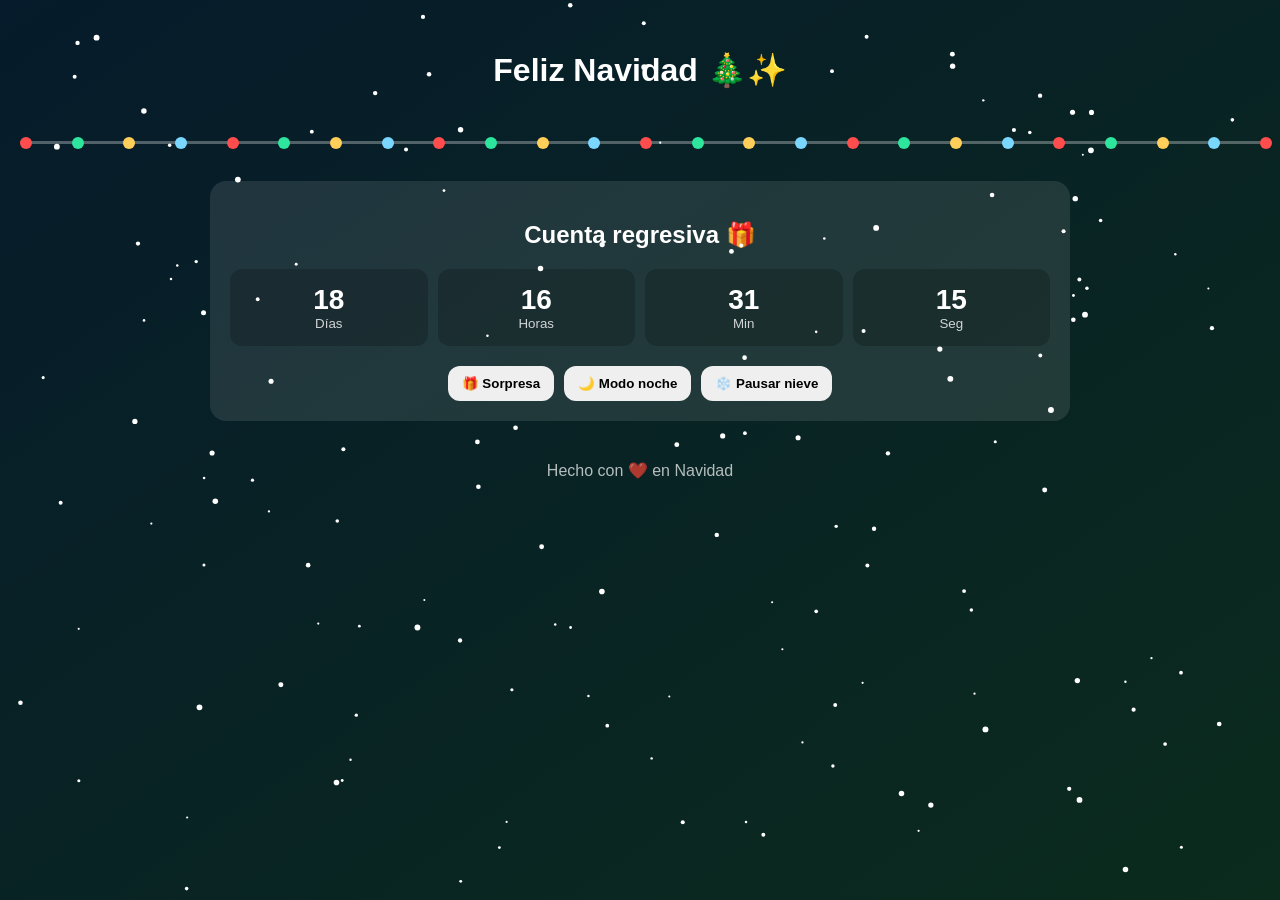
==== index.html @ 511c62a4 "Update and rename NAVIDAD.HTML to index.html" ====
<!doctype html>
<html lang="es">
<head>
  <meta charset="utf-8" />
  <meta name="viewport" content="width=device-width, initial-scale=1" />
  <title>Feliz Navidad 🎄</title>
  <link rel="stylesheet" href="NAVIDAD2.CSS" />
</head>
<body>

  <canvas id="snow"></canvas>

  <header>
    <h1>Feliz Navidad 🎄✨</h1>

  </header>

  <div class="lights">
    <div class="wire" id="wire"></div>
  </div>

  <main class="container">
    <section class="card">
      <h2>Cuenta regresiva 🎁</h2>

      <div class="countdown">
        <div><span id="d">--</span><small>Días</small></div>
        <div><span id="h">--</span><small>Horas</small></div>
        <div><span id="m">--</span><small>Min</small></div>
        <div><span id="s">--</span><small>Seg</small></div>
      </div>

      <div class="buttons">
        <button id="btnSurprise">🎁 Sorpresa</button>
        <button id="btnNight">🌙 Modo noche</button>
        <button id="btnSnow">❄️ Pausar nieve</button>
      </div>

      <div id="toast" class="toast"></div>
    </section>
  </main>

  <footer>
    Hecho con ❤️ en Navidad
  </footer>

  <script src="NAVIDAD3.js"></script>
</body>
</html>
---- NAVIDAD2.CSS ----
:root {
  --bg1: #061b2b;
  --bg2: #0b2b1d;
  --text: #ffffff;
  --card: rgba(255,255,255,0.1);
}

* {
  box-sizing: border-box;
}

body {
  margin: 0;
  font-family: Arial, Helvetica, sans-serif;
  color: var(--text);
  background: linear-gradient(145deg, var(--bg1), var(--bg2));
  min-height: 100vh;
  overflow-x: hidden;
}

body.night {
  --bg1: #020814;
  --bg2: #091428;
}

#snow {
  position: fixed;
  inset: 0;
  pointer-events: none;
}

header {
  text-align: center;
  padding: 30px 15px;
}

.container {
  max-width: 900px;
  margin: auto;
  padding: 20px;
}

.card {
  background: var(--card);
  border-radius: 16px;
  padding: 20px;
  text-align: center;
}

.countdown {
  display: grid;
  grid-template-columns: repeat(4, 1fr);
  gap: 10px;
  margin: 20px 0;
}

.countdown div {
  background: rgba(0,0,0,0.2);
  padding: 15px;
  border-radius: 12px;
}

.countdown span {
  font-size: 28px;
  font-weight: bold;
}

.countdown small {
  display: block;
  opacity: 0.8;
}

.buttons {
  display: flex;
  gap: 10px;
  justify-content: center;
  flex-wrap: wrap;
}

button {
  padding: 10px 14px;
  border-radius: 12px;
  border: none;
  cursor: pointer;
  font-weight: bold;
}

button:hover {
  opacity: 0.85;
}

.toast {
  margin-top: 15px;
  display: none;
}

.toast.show {
  display: block;
}

.lights {
  padding: 0 20px;
}

.wire {
  height: 20px;
  border-top: 3px solid rgba(255,255,255,0.3);
  position: relative;
}

.bulb {
  width: 12px;
  height: 12px;
  border-radius: 50%;
  position: absolute;
  top: -7px;
  animation: blink 1.5s infinite;
}

@keyframes blink {
  0%,100% { opacity: 1; }
  50% { opacity: 0.4; }
}

footer {
  text-align: center;
  padding: 20px;
  opacity: 0.7;
}
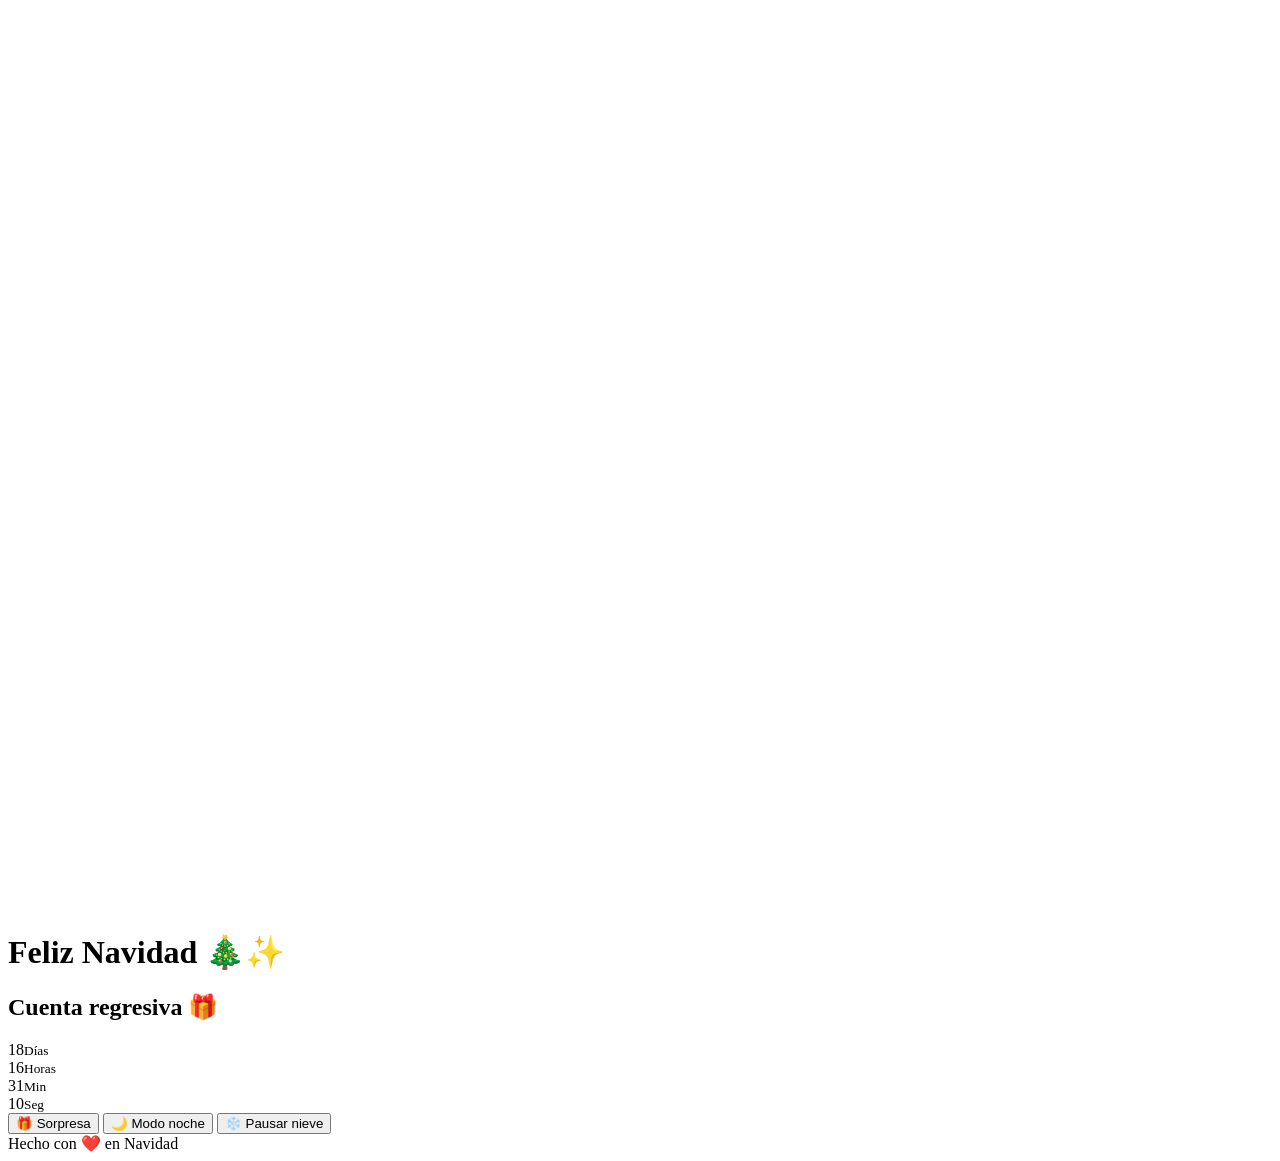
==== commit fbc8fe2e: "Update index.html" ====
--- a/index.html
+++ b/index.html
@@ -4,7 +4,7 @@
   <meta charset="utf-8" />
   <meta name="viewport" content="width=device-width, initial-scale=1" />
   <title>Feliz Navidad 🎄</title>
-  <link rel="stylesheet" href="NAVIDAD2.CSS" />
+  <link rel="stylesheet" href="style.CSS" />
 </head>
 <body>
 
@@ -44,6 +44,7 @@
     Hecho con ❤️ en Navidad
   </footer>
 
-  <script src="NAVIDAD3.js"></script>
+  <script src="script.js"></script>
 </body>
 </html>
+
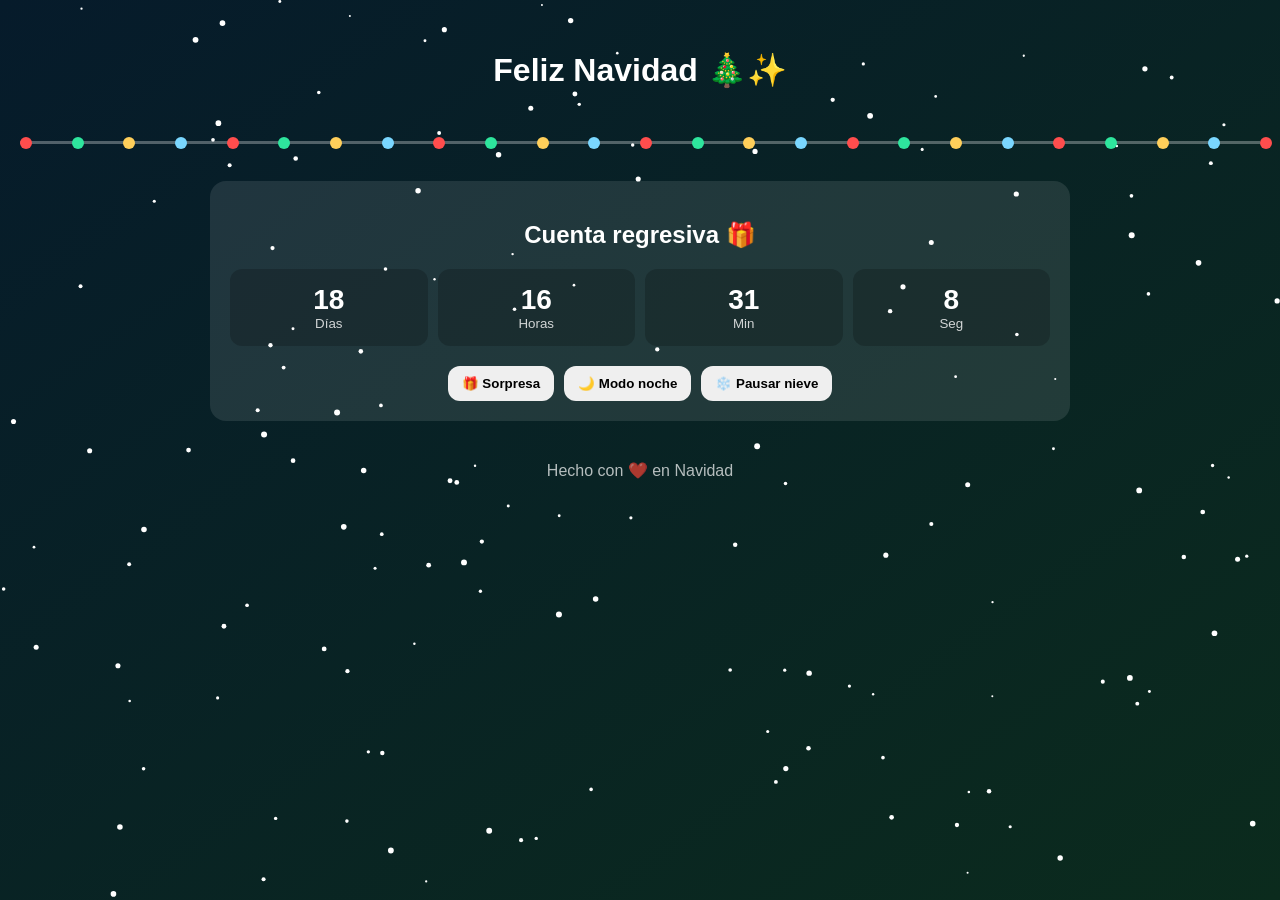
==== commit 1fb1ea32: "Update index.html" ====
--- a/index.html
+++ b/index.html
@@ -4,7 +4,7 @@
   <meta charset="utf-8" />
   <meta name="viewport" content="width=device-width, initial-scale=1" />
   <title>Feliz Navidad 🎄</title>
-  <link rel="stylesheet" href="style.CSS" />
+  <link rel="stylesheet" href="style.css" />
 </head>
 <body>
 
@@ -48,3 +48,4 @@
 </body>
 </html>
 
+
--- a/style.css
+++ b/style.css
@@ -0,0 +1,129 @@
+:root {
+  --bg1: #061b2b;
+  --bg2: #0b2b1d;
+  --text: #ffffff;
+  --card: rgba(255,255,255,0.1);
+}
+
+* {
+  box-sizing: border-box;
+}
+
+body {
+  margin: 0;
+  font-family: Arial, Helvetica, sans-serif;
+  color: var(--text);
+  background: linear-gradient(145deg, var(--bg1), var(--bg2));
+  min-height: 100vh;
+  overflow-x: hidden;
+}
+
+body.night {
+  --bg1: #020814;
+  --bg2: #091428;
+}
+
+#snow {
+  position: fixed;
+  inset: 0;
+  pointer-events: none;
+}
+
+header {
+  text-align: center;
+  padding: 30px 15px;
+}
+
+.container {
+  max-width: 900px;
+  margin: auto;
+  padding: 20px;
+}
+
+.card {
+  background: var(--card);
+  border-radius: 16px;
+  padding: 20px;
+  text-align: center;
+}
+
+.countdown {
+  display: grid;
+  grid-template-columns: repeat(4, 1fr);
+  gap: 10px;
+  margin: 20px 0;
+}
+
+.countdown div {
+  background: rgba(0,0,0,0.2);
+  padding: 15px;
+  border-radius: 12px;
+}
+
+.countdown span {
+  font-size: 28px;
+  font-weight: bold;
+}
+
+.countdown small {
+  display: block;
+  opacity: 0.8;
+}
+
+.buttons {
+  display: flex;
+  gap: 10px;
+  justify-content: center;
+  flex-wrap: wrap;
+}
+
+button {
+  padding: 10px 14px;
+  border-radius: 12px;
+  border: none;
+  cursor: pointer;
+  font-weight: bold;
+}
+
+button:hover {
+  opacity: 0.85;
+}
+
+.toast {
+  margin-top: 15px;
+  display: none;
+}
+
+.toast.show {
+  display: block;
+}
+
+.lights {
+  padding: 0 20px;
+}
+
+.wire {
+  height: 20px;
+  border-top: 3px solid rgba(255,255,255,0.3);
+  position: relative;
+}
+
+.bulb {
+  width: 12px;
+  height: 12px;
+  border-radius: 50%;
+  position: absolute;
+  top: -7px;
+  animation: blink 1.5s infinite;
+}
+
+@keyframes blink {
+  0%,100% { opacity: 1; }
+  50% { opacity: 0.4; }
+}
+
+footer {
+  text-align: center;
+  padding: 20px;
+  opacity: 0.7;
+}
